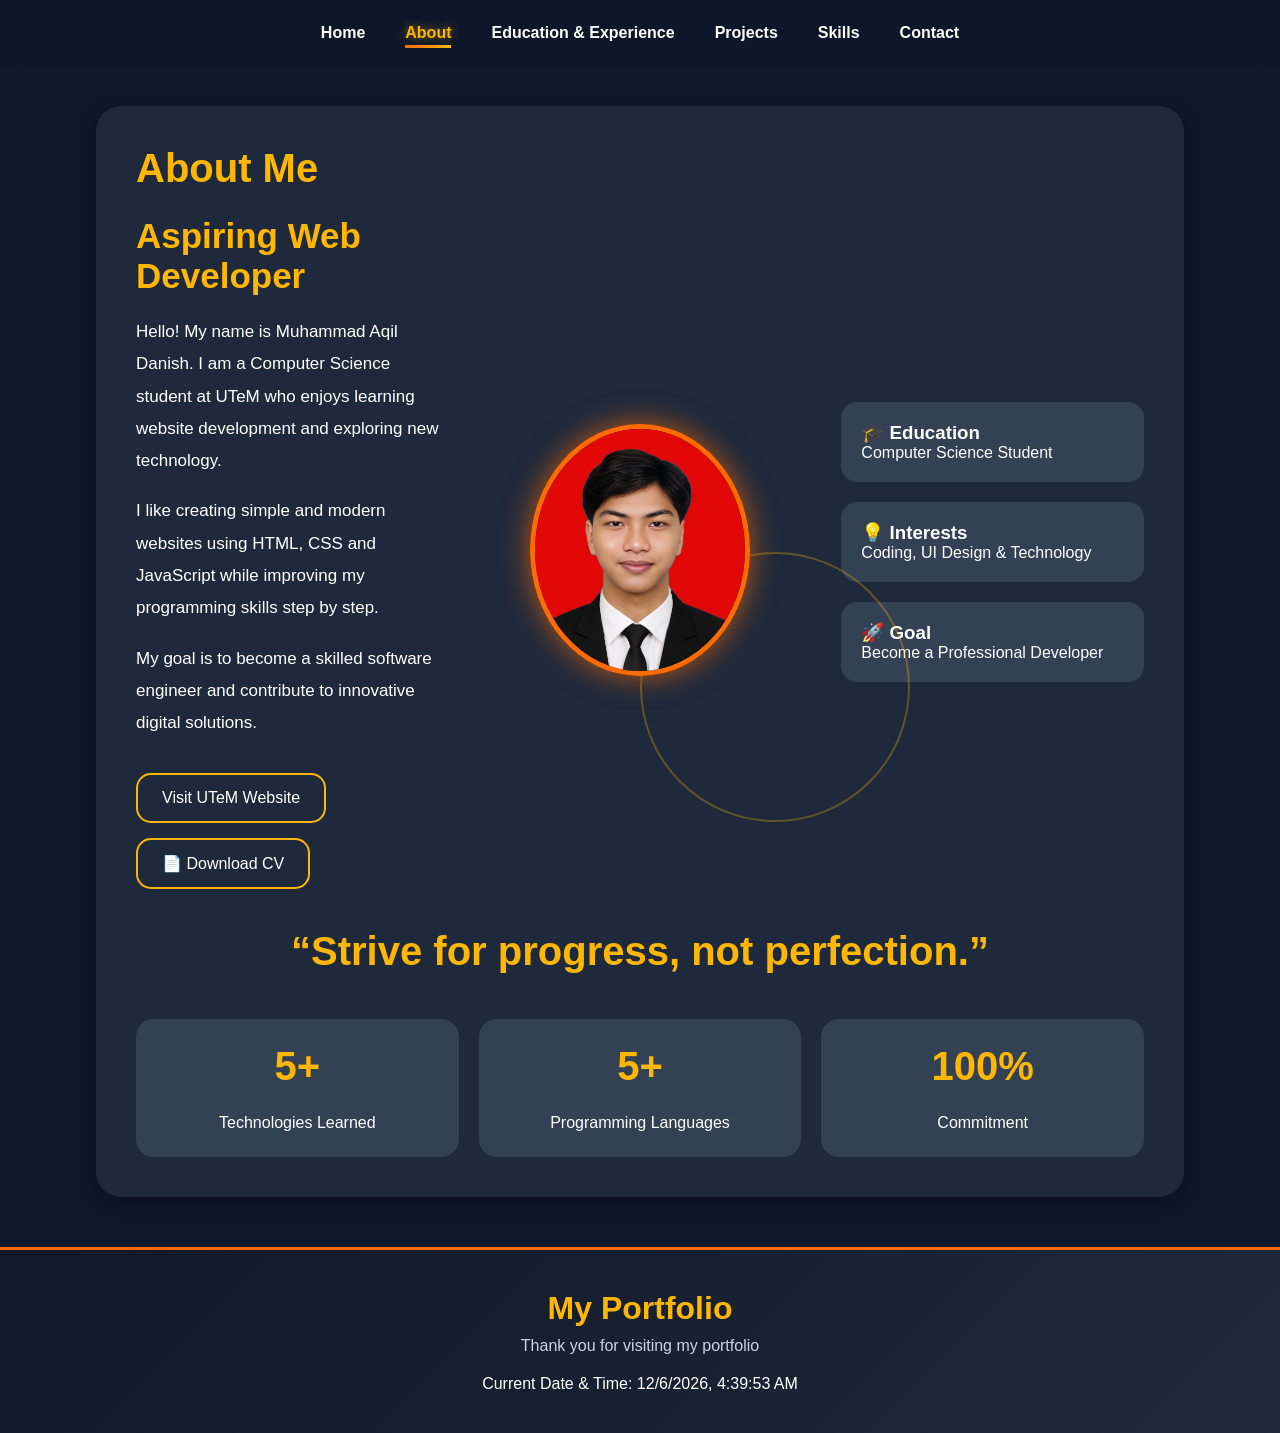
==== about.html @ c35b71d9 "Add files via upload" ====
<!DOCTYPE html>
<html lang="en">
<head>
    <meta charset="UTF-8">
    <meta name="viewport" content="width=device-width, initial-scale=1.0">
    <title>About | Aqil Portfolio</title>
    <link rel="stylesheet" href="style.css">
</head>
<body>

<!-- NAVBAR -->
<nav>
    <a href="index.html">Home</a>
    <a href="about.html" class="active-page">About</a>
    <a href="education.html">Education & Experience</a>
    <a href="projects.html">Projects</a>
   
    <a href="skills.html">Skills</a>
    <a href="contact.html">Contact</a>
</nav>

<!-- ABOUT SECTION -->
<section class="show">
    <h2>About Me</h2>

    <div class="about-content">

        <!-- LEFT SIDE -->
        <div class="about-text">

            <h3 class="about-title">
                Aspiring Web Developer
            </h3>

            <p>
                Hello! My name is Muhammad Aqil Danish.
                I am a Computer Science student at UTeM
                who enjoys learning website development
                and exploring new technology.
            </p>

            <p>
                I like creating simple and modern websites
                using HTML, CSS and JavaScript while improving
                my programming skills step by step.
            </p>

            <p>
                My goal is to become a skilled software engineer
                and contribute to innovative digital solutions.
            </p>
<a href="https://www.utem.edu.my/en/" target="_blank" class="about-btn">
    Visit UTeM Website
</a>

<a href="files/Aqil_CV.pdf" download class="about-btn">
    📄 Download CV
</a>
        </div>

        <!-- CENTER IMAGE -->
        <div class="about-image">
            <div class="circle"></div>

            <img src="images/myphoto.jpg"
                 alt="Profile Photo"
                 class="profile-img">
        </div>

        <!-- RIGHT SIDE -->
        <div class="about-info">

            <div class="info-card">
                <h3>🎓 Education</h3>
                <p>Computer Science Student</p>
            </div>

            <div class="info-card">
                <h3>💡 Interests</h3>
                <p>Coding, UI Design & Technology</p>
            </div>

            <div class="info-card">
                <h3>🚀 Goal</h3>
                <p>Become a Professional Developer</p>
            </div>

        </div>

    </div>

    <!-- QUOTE -->
    <div class="quote-box">
        <h2>“Strive for progress, not perfection.”</h2>
    </div>

    <!-- STATS -->
    <div class="stats-container">

        <div class="stat-box">
            <h2>5+</h2>
            <p>Technologies Learned</p>
        </div>

        <div class="stat-box">
            <h2>5+</h2>
            <p>Programming Languages</p>
        </div>

        <div class="stat-box">
            <h2>100%</h2>
            <p>Commitment</p>
        </div>

    </div>
</section>

<!-- FOOTER -->
<footer>
    <div class="footer-content">
        <h2 class="footer-title">My Portfolio</h2>
        <p class="footer-text">Thank you for visiting my portfolio</p>
        <p id="datetime"></p>
    </div>
</footer>

<!-- TOP BUTTON -->
<button id="topBtn">↑</button>

<script src="script.js"></script>

</body>
</html>
---- style.css ----
html{
    scroll-behavior:smooth;
}



*{
    margin:0;
    padding:0;
    box-sizing:border-box;
}

body{
    font-family:'Poppins',sans-serif;
    background:#0f172a;
    color:white;
    overflow-x:hidden;
}


header{

    text-align:center;
    padding:120px 20px;

    background:linear-gradient(135deg,#ff6b00,#ff2e63,#ff8c42);
    background-size:300% 300%;

    animation:gradientMove 8s ease infinite;

    position:relative;
    overflow:hidden;
}


header::before,
header::after{

    content:"";
    position:absolute;
    border-radius:50%;
    background:rgba(255,255,255,0.1);
    animation:float 6s infinite alternate;
}

header::before{
    width:300px;
    height:300px;
    top:-100px;
    left:-100px;
}

header::after{
    width:250px;
    height:250px;
    bottom:-100px;
    right:-80px;
    animation-duration:8s;
}

header h1{
    font-size:35px;
}



.typing-text{

    font-size:55px;

    color:#ffe66d;

    margin:15px 0;

    overflow:hidden;

    white-space:nowrap;

    border-right:4px solid white;

    width:0;

    animation:
    typing 4s steps(30,end) forwards,
    blink 0.8s infinite;
}



@keyframes typing{

    from{
        width:0;
    }

    to{
        width:100%;
    }
}



@keyframes blink{

    50%{
        border-color:transparent;
    }
}



.btn{

    display:inline-block;
    margin-top:20px;
    padding:12px 25px;

    background:white;
    color:#ff6b00;

    border-radius:30px;
    text-decoration:none;
    font-weight:bold;

    transition:0.3s;
}

.btn:hover{

    background:#ffb703;
    color:white;

    transform:translateY(-3px);
}


nav{

    position:sticky;

    top:0;

    z-index:1000;

    display:flex;

    justify-content:center;

    gap:40px;

    padding:24px;

    background:rgba(15,23,42,0.45);

    backdrop-filter:blur(10px);

    transition:all 0.4s ease;
}



nav.scrolled{

    padding:10px 24px;

    background:rgba(0,0,0,0.95);

    backdrop-filter:blur(20px);

    box-shadow:
    0 10px 35px rgba(0,0,0,0.6),
    0 0 25px rgba(255,107,0,0.35);

    border-bottom:
    2px solid rgba(255,183,3,0.35);

    transform:translateY(0);

    transition:all 0.4s ease;
}

nav.scrolled a{

    color:#ffffff;
}

nav.scrolled a:hover{

    color:#ffb703;
}




nav a.active{

    color:#ffb703;

    text-shadow:
    0 0 10px #ffb703,
    0 0 20px #ff6b00;

    transform:translateY(-2px);
}

nav a.active::after{

    width:100%;
}
.edu-card{
    display:flex;
    gap:30px;
    background:#334155;
    padding:30px;
    border-radius:20px;
    margin:30px 0;
    align-items:center;
    box-shadow:0 5px 20px rgba(0,0,0,0.3);
}

.edu-logo{
    width:100px;
    height:100px;
    object-fit:contain;
    background:white;
    padding:10px;
    border-radius:15px;
    flex-shrink:0;
}

.project-img{
    width:250px;
    height:auto;
    border-radius:15px;
    object-fit:cover;
    flex-shrink:0;
}

.edu-content{
    flex:1;
}

.edu-content h3{
    color:#ffb703;
    margin-bottom:10px;
    font-size:30px;
}

.edu-content p{
    margin:8px 0;
    line-height:1.6;
}

.tags{
    margin-top:15px;
}

.tags span{
    display:inline-block;
    background:#ff6b00;
    color:white;
    padding:8px 14px;
    border-radius:20px;
    margin:5px;
    font-size:14px;
}

@media(max-width:768px){
    .edu-card{
        flex-direction:column;
        text-align:center;
    }

    .project-img{
        width:100%;
    }
}
.exp-list{
    margin-top:15px;
    margin-left:20px;
    line-height:1.8;
}

.exp-list li{
    margin-bottom:6px;
}










nav a{

    position:relative;

    color:white;

    text-decoration:none;

    font-weight:600;

    transition:0.3s;
}

nav a:hover{

    color:#ffb703;

    transform:translateY(-2px);
}

nav a::after{

    content:"";

    position:absolute;

    left:0;
    bottom:-6px;

    width:0;
    height:3px;

    background:linear-gradient(90deg,#ff6b00,#ffb703);

    transition:0.3s;
}

nav a:hover::after{
    width:100%;
}


section{

    width:85%;
    margin:40px auto;
    padding:40px;

    background:#1e293b;

    border-radius:25px;

    box-shadow:0 5px 20px rgba(0,0,0,0.3);

    opacity:0;
    transform:translateY(50px);

    transition:0.6s ease;
}

section.show{

    opacity:1;

    transform:translateY(0);
}


section:hover{

    transform:translateY(-8px);

    box-shadow:0 15px 35px rgba(0,0,0,0.5);

    transition:0.4s ease;
}



h2{

    color:#ffb703;

    margin-bottom:25px;

    font-size:40px;
}



.about-content{

    display:flex;

    justify-content:space-between;

    align-items:center;

    gap:50px;

    flex-wrap:wrap;
}

.about-text{
    flex:1;
}

.about-title{

    font-size:35px;

    color:#ffb703;

    margin-bottom:20px;
}

.about-text p{

    line-height:1.9;

    margin-bottom:18px;

    font-size:17px;
}

.about-btn{

    display:inline-block;

    margin-top:15px;

    padding:14px 24px;

    border-radius:15px;

    border:2px solid #ffb703;

    color:white;

    text-decoration:none;

    transition:0.3s;
}

.about-btn:hover{

    background:#ffb703;

    color:#0f172a;

    transform:translateY(-4px);
}



.about-image{

    flex:1;

    text-align:center;

    position:relative;
}

.circle{

    position:absolute;

    width:270px;
    height:270px;

    border:2px solid rgba(255,183,3,0.3);

    border-radius:50%;

    top:50%;
    left:50%;

    animation:spin 10s linear infinite;
}

.profile-img{

    width:220px;

    border-radius:50%;

    border:5px solid #ff6b00;

    position:relative;

    z-index:2;

    box-shadow:0 0 30px rgba(255,107,0,0.7);

    transition:0.4s;
}

.profile-img:hover{

    transform:scale(1.05);
}



.about-info{
    flex:1;
}

.info-card{

    background:#334155;

    padding:20px;

    border-radius:16px;

    margin-bottom:20px;

    transition:0.3s;
}

.info-card:hover{

    transform:translateX(10px);

    background:linear-gradient(135deg,#ff6b00,#ff2e63);
}



.quote-box{

    margin-top:40px;

    text-align:center;
}


.stats-container{

    margin-top:45px;

    display:flex;

    gap:20px;

    flex-wrap:wrap;
}

.stat-box{

    flex:1;

    background:#334155;

    padding:25px;

    border-radius:18px;

    text-align:center;

    transition:0.3s;
}

.stat-box:hover{

    transform:translateY(-8px);

    background:linear-gradient(135deg,#ff6b00,#ff2e63);
}



table{
    width:100%;
    border-collapse:collapse;
}

table,th,td{
    border:1px solid #555;
}



table a{

    color:white;

    text-decoration:none;

    font-weight:500;

    transition:0.3s;
}

table a:hover{

    color:#ffb703;

    text-shadow:0 0 10px rgba(255,183,3,0.7);
}





th{
    background:#ff6b00;
}

th,td{
    padding:15px;
    text-align:center;
}



.skill{
    margin:20px 0;
}

.progress{
    background:#334155;
    border-radius:30px;
}

.progress-bar{
    padding:12px;
    font-weight:bold;
}

.html{width:90%;background:#ff6b00;}
.css{width:85%;background:#ff2e63;}
.js{width:75%;background:#3a86ff;}



.gallery-container{

    display:flex;

    gap:20px;

    flex-wrap:wrap;
}

.card{

    flex:1;

    background:#334155;

    padding:25px;

    border-radius:15px;

    transition:0.3s;
}

.card:hover{

    transform:translateY(-10px);

    background:#ff6b00;
}



form{

    display:flex;

    flex-direction:column;
}

input,
textarea{

    margin:10px 0;

    padding:12px;

    border:none;

    border-radius:10px;
}

input[type="submit"]{

    background:#ff6b00;

    color:white;

    font-weight:bold;

    cursor:pointer;
}



footer{

    margin-top:50px;

    background:linear-gradient(135deg,#111827,#1e293b);

    padding:40px 20px;

    text-align:center;

    border-top:3px solid #ff6b00;

    position:relative;

    overflow:hidden;
}

.footer-title{

    font-size:32px;

    color:#ffb703;

    margin-bottom:10px;
}

.footer-text{

    color:#cbd5e1;

    margin-bottom:20px;
}

.social-icons{

    display:flex;

    justify-content:center;

    gap:20px;

    margin:25px 0;
}

.social-icons a{

    width:50px;
    height:50px;

    display:flex;

    align-items:center;
    justify-content:center;

    border-radius:50%;

    background:#334155;

    text-decoration:none;

    transition:0.3s;
}

.social-icons a:hover{

    transform:translateY(-8px);

    background:linear-gradient(135deg,#ff6b00,#ff2e63);
}

#datetime{

    margin-top:20px;
}

.copyright{

    margin-top:15px;

    color:#94a3b8;
}


#topBtn{

    position:fixed;

    bottom:20px;
    right:20px;

    background:#ff6b00;

    color:white;

    border:none;

    padding:15px;

    border-radius:50%;

    display:none;

    cursor:pointer;
}


@keyframes gradientMove{

    0%{
        background-position:0% 50%;
    }

    50%{
        background-position:100% 50%;
    }

    100%{
        background-position:0% 50%;
    }
}

@keyframes float{

    from{
        transform:translateY(0);
    }

    to{
        transform:translateY(30px);
    }
}

@keyframes spin{

    from{
        transform:translate(-50%,-50%) rotate(0deg);
    }

    to{
        transform:translate(-50%,-50%) rotate(360deg);
    }
}


@media(max-width:768px){

    nav{

        flex-direction:column;

        gap:20px;
    }

    section{
        width:92%;
    }

    .typing-text{
        font-size:40px;
    }

    .about-content{
        flex-direction:column;
    }
}

.tech-tags{
    display:flex;
    flex-wrap:wrap;
    gap:12px;
    margin-top:20px;
}

.tech-tags span{
    display:inline-block;
    padding:10px 18px;
    border-radius:12px;
    font-weight:600;
    color:white;
}

.laravel{
    background:#ff3b30;
}

.php{
    background:#8892bf;
}

.mysql{
    background:#4f8cc9;
}

.javascript{
    background:#f7df1e;
    color:black !important;
}

.html-tag{
    background:#e34c26;
}

.css-tag{
    background:#1572b6;
}

.bootstrap{
    background:#7952b3;
}

.git{
    background:#f1502f;
}
.tech-tags span{
    display:inline-block;
    padding:10px 18px;
    border-radius:12px;
    font-weight:600;
    color:white;
    transition:all 0.3s ease;
}

.tech-tags span:hover{
    transform:translateY(-5px) scale(1.08);
    box-shadow:0 8px 20px rgba(0,0,0,0.35);
}
nav a.active-page{
    color:#ffb703;
    text-shadow:
        0 0 10px rgba(255,183,3,0.6);
}

nav a.active-page::after{
    width:100%;
}
.edu-card{
    opacity: 0;
    transform: translateY(40px);
    transition: all 0.8s ease;
}

.edu-card.show-card{
    opacity: 1;
    transform: translateY(0);
}
.edu-card{
    opacity: 0;
    transform: translateY(40px);
    transition: all 0.8s ease;
}

.edu-card.show-card{
    opacity: 1;
    transform: translateY(0);
}

.edu-card:nth-child(1){ transition-delay: 0.1s; }
.edu-card:nth-child(2){ transition-delay: 0.2s; }
.edu-card:nth-child(3){ transition-delay: 0.3s; }
.edu-card:nth-child(4){ transition-delay: 0.4s; }
.edu-card:nth-child(5){ transition-delay: 0.5s; }

.project-container{
    display:grid;
    grid-template-columns:repeat(auto-fit, minmax(380px, 1fr));
    gap:30px;
}

.project-card{
    width:100%;
    background:#334155;
    border-radius:20px;
    overflow:hidden;
    transition:0.4s;
    box-shadow:0 8px 25px rgba(0,0,0,0.3);
}

.project-card:hover{
    transform:translateY(-10px);
    box-shadow:
        0 15px 35px rgba(0,0,0,0.5),
        0 0 20px rgba(255,107,0,0.35);
}

.project-image{
    width:100%;
    height:220px;
    object-fit:cover;
}

.project-content{
    padding:25px;
}

.project-content h3{
    margin-bottom:15px;
    color:#ffb703;
}

.project-content p{
    margin-bottom:12px;
    line-height:1.7;
}
.project-tags{
    margin-top:15px;
}

.project-tags span{
    display:inline-block;
    padding:8px 14px;
    border-radius:20px;
    margin:5px;
    color:white;
    font-size:14px;
    font-weight:600;
}

.tag1{background:#ff4d4d;}
.tag2{background:#3b82f6;}
.tag3{background:#22c55e;}
.tag4{background:#f59e0b;}
.tag5{background:#8b5cf6;}
.project-tags span{
    display:inline-block;
    padding:8px 14px;
    border-radius:20px;
    margin:5px;
    color:white;
    font-size:14px;
    font-weight:600;
    transition:0.3s;
}

.project-tags span:hover{
    transform:translateY(-4px) scale(1.05);
    box-shadow:0 8px 20px rgba(0,0,0,0.35);
}
@media(max-width:768px){
    .project-card{
        width:100%;
    }
}
/* =========================
   SKILLS PAGE
========================= */

.skills-grid{
    display:grid;
    grid-template-columns:repeat(auto-fit,minmax(450px,1fr));
    gap:30px;
    margin-top:40px;
}

.skill-card{
    background:#334155;
    padding:30px;
    border-radius:20px;
    border:1px solid rgba(255,255,255,0.1);
    box-shadow:0 8px 25px rgba(0,0,0,0.25);
    transition:all 0.4s ease;
    animation:fadeUp 0.8s ease;
}

.skill-card:hover{
    transform:translateY(-8px);
    box-shadow:0 18px 35px rgba(0,0,0,0.45);
}

.skill-card h3{
    color:#ffb703;
    font-size:28px;
    margin-bottom:25px;
}

.skill-row{
    display:flex;
    justify-content:space-between;
    align-items:center;
    margin-bottom:18px;
    font-size:18px;
}

.badge{
    padding:8px 16px;
    border-radius:20px;
    font-size:14px;
    font-weight:bold;
}

.beginner{
    background:#f59e0b;
    color:white;
}

.intermediate{
    background:#8b5cf6;
    color:white;
}

.advanced{
    background:#22c55e;
    color:white;
}

.full-width{
    grid-column:1 / -1;
}

.soft-badges{
    display:flex;
    flex-wrap:wrap;
    gap:15px;
}

.soft-badges span{
    background:#1e293b;
    padding:14px 22px;
    border-radius:30px;
    font-weight:600;
    transition:0.3s;
}

.soft-badges span:hover{
    background:#ffb703;
    color:black;
    transform:scale(1.05);
}

@keyframes fadeUp{
    from{
        opacity:0;
        transform:translateY(30px);
    }
    to{
        opacity:1;
        transform:translateY(0);
    }
}

/* Responsive */
@media (max-width:768px){
    .skills-grid{
        grid-template-columns:1fr;
    }

    .skill-row{
        font-size:15px;
    }

    .skill-card h3{
        font-size:22px;
    }
}
.vscode-bar{
    width:90%;
    background:linear-gradient(90deg,#3b82f6,#60a5fa);
}

.xampp-bar{
    width:88%;
    background:linear-gradient(90deg,#f97316,#fb923c);
}

.git-bar{
    width:70%;
    background:linear-gradient(90deg,#ef4444,#f87171);
}

.android-bar{
    width:72%;
    background:linear-gradient(90deg,#22c55e,#86efac);
}

.postman-bar{
    width:55%;
    background:linear-gradient(90deg,#f59e0b,#fbbf24);
}

.tkinter-bar{
    width:70%;
    background:linear-gradient(90deg,#8b5cf6,#a78bfa);
}
.skill-box{
    margin-bottom:25px;
}

.skill-label{
    display:flex;
    justify-content:space-between;
    margin-bottom:8px;
}

.bar{
    width:100%;
    height:14px;
    background:#1e293b;
    border-radius:20px;
    overflow:hidden;
}

.fill{
    height:100%;
    border-radius:20px;
    animation:grow 2s ease forwards;
    transform-origin:left;
}

@keyframes grow{
    from{
        transform:scaleX(0);
    }
    to{
        transform:scaleX(1);
    }
}



.html-bar{
    width:90%;
    background:linear-gradient(90deg,#f97316,#fb923c);
}

.js-bar{
    width:75%;
    background:linear-gradient(90deg,#facc15,#fde047);
}

.php-bar{
    width:85%;
    background:linear-gradient(90deg,#3b82f6,#60a5fa);
}

.cpp-bar{
    width:80%;
    background:linear-gradient(90deg,#06b6d4,#67e8f9);
}

.python-bar{
    width:78%;
    background:linear-gradient(90deg,#22c55e,#86efac);
}

.mysql-bar{
    width:85%;
    background:linear-gradient(90deg,#8b5cf6,#c084fc);
}

.laravel-bar{
    width:60%;
    background:linear-gradient(90deg,#ef4444,#f87171);
}
/* =====================
   CONTACT PAGE
===================== */

.contact-container{
    display:grid;
    grid-template-columns:0.8fr 1fr;
    gap:20px;
    margin:30px auto 0 auto;
    width:78%;
    max-width:1000px;
}

.contact-info{
    display:flex;
    flex-direction:column;
    gap:20px;
}

.contact-card{
    background:#334155;
    padding:25px;
    border-radius:20px;
    border:1px solid rgba(255,255,255,0.08);
    transition:0.35s ease;
    animation:fadeUp 0.8s ease;
}

.contact-card:hover{
    transform:translateY(-6px);
    box-shadow:0 15px 30px rgba(0,0,0,0.35);
    border-color:#ffb703;
}

.contact-card h3{
    color:#ffb703;
    margin-bottom:12px;
}

.contact-card p{
    color:#cbd5e1;
    line-height:1.6;
}

.contact-form-box{
    background:#334155;
    padding:35px;
    border-radius:22px;
    animation:fadeUp 1s ease;
}

.contact-form-box h3{
    color:#ffb703;
    margin-bottom:25px;
    font-size:28px;
}

.contact-form-box input,
.contact-form-box textarea{
    width:100%;
    padding:15px;
    margin-bottom:18px;
    border:none;
    border-radius:14px;
    background:#1e293b;
    color:white;
    font-size:16px;
    outline:none;
    transition:0.3s;
}

.contact-form-box input:focus,
.contact-form-box textarea:focus{
    box-shadow:0 0 0 2px #ffb703;
}

.contact-form-box input[type="submit"]{
    background:linear-gradient(135deg,#ff6b00,#ffb703);
    cursor:pointer;
    font-weight:bold;
    font-size:16px;
    transition:0.3s;
}

.contact-form-box input[type="submit"]:hover{
    transform:translateY(-3px);
}

@media(max-width:768px){
    .contact-container{
        grid-template-columns:1fr;
    }
}
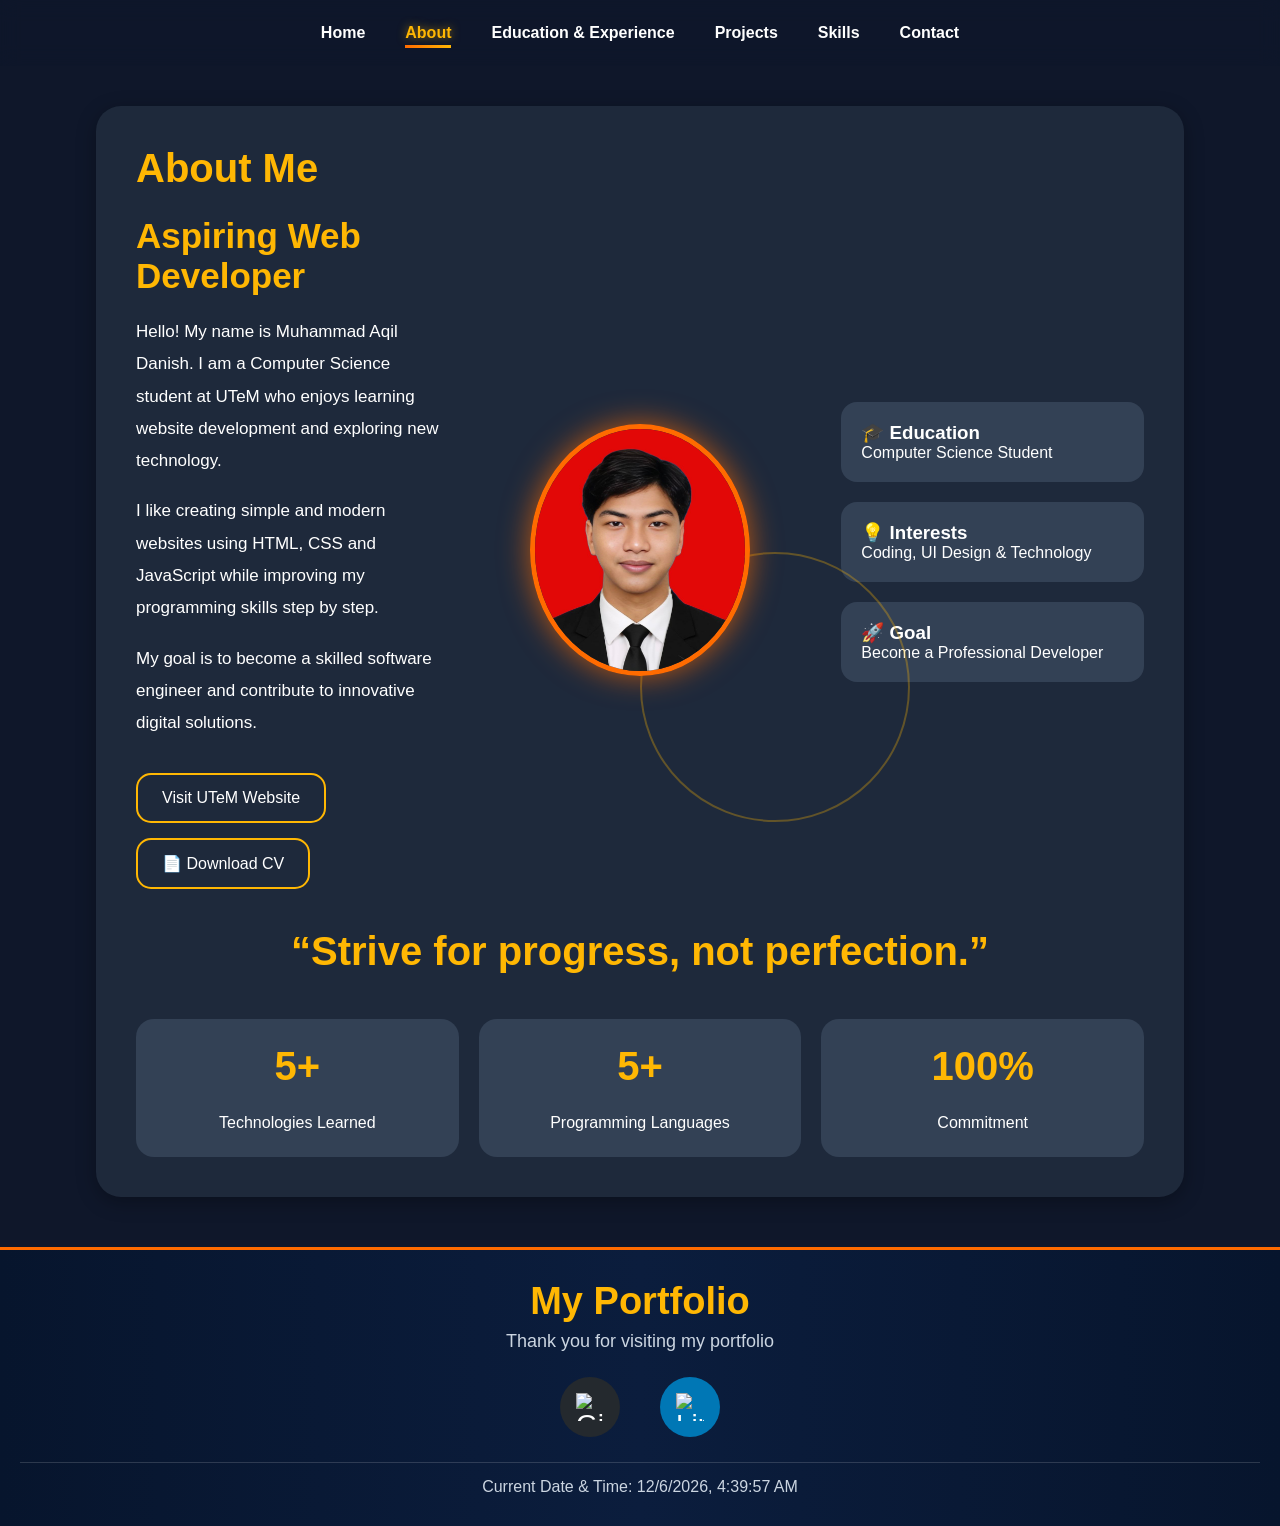
==== commit 1dccbd33: "Enhance footer with social media links Added social media links to the footer and improved footer st" ====
--- a/about.html
+++ b/about.html
@@ -120,6 +120,23 @@
     <div class="footer-content">
         <h2 class="footer-title">My Portfolio</h2>
         <p class="footer-text">Thank you for visiting my portfolio</p>
+
+        <div class="footer-divider"></div>
+
+        <div class="social-icons">
+            <a href="https://github.com/AQLDNSH" target="_blank">
+                <img src="images/github.png" alt="GitHub">
+            </a>
+
+            <div class="vertical-line"></div>
+
+            <a href="https://linkedin.com/in/YOUR_LINKEDIN" target="_blank">
+                <img src="images/linkedin.png" alt="LinkedIn">
+            </a>
+        </div>
+
+        <div class="bottom-line"></div>
+
         <p id="datetime"></p>
     </div>
 </footer>
@@ -130,4 +147,4 @@
 <script src="script.js"></script>
 
 </body>
-</html>+</html>
--- a/style.css
+++ b/style.css
@@ -697,36 +697,70 @@
 
 
 footer{
-
     margin-top:50px;
-
-    background:linear-gradient(135deg,#111827,#1e293b);
-
-    padding:40px 20px;
-
+    background:linear-gradient(90deg,#07152d,#0b1d3d,#07152d);
+    padding:30px 20px;
     text-align:center;
-
     border-top:3px solid #ff6b00;
-
-    position:relative;
-
-    overflow:hidden;
 }
 
 .footer-title{
-
-    font-size:32px;
-
+    font-size:38px;
+    font-weight:700;
+    margin-bottom:8px;
     color:#ffb703;
-
-    margin-bottom:10px;
 }
 
 .footer-text{
-
+    font-size:18px;
     color:#cbd5e1;
-
     margin-bottom:20px;
+}
+
+.social-icons{
+    display:flex;
+    justify-content:center;
+    align-items:center;
+    gap:18px;
+    margin-bottom:20px;
+}
+
+.social-icons img{
+    width:28px;
+    height:28px;
+    object-fit:contain;
+}
+
+.social-icons a{
+    width:50px;
+    height:50px;
+    border-radius:50%;
+    display:flex;
+    align-items:center;
+    justify-content:center;
+    text-decoration:none;
+    font-size:22px;
+    color:white;
+    transition:0.3s;
+}
+
+.social-icons a:first-child{
+    background:#24292e;
+}
+
+.social-icons a:last-child{
+    background:#0077b5;
+}
+
+.social-icons a:hover{
+    transform:translateY(-4px);
+}
+
+#datetime{
+    font-size:16px;
+    color:#cbd5e1;
+    border-top:1px solid rgba(255,255,255,0.15);
+    padding-top:15px;
 }
 
 .social-icons{
@@ -1340,4 +1374,86 @@
     .contact-container{
         grid-template-columns:1fr;
     }
-}+}
+.edu-content a {
+    color: inherit;
+    text-decoration: none;
+    font-weight: 600;
+    transition: 0.3s;
+}
+
+.edu-content a:hover {
+    text-decoration: underline;
+    opacity: 0.8;
+}
+.social-icons a{
+    width:60px;
+    height:60px;
+    display:flex;
+    align-items:center;
+    justify-content:center;
+    border-radius:50%;
+    background:#334155;
+    text-decoration:none;
+    font-size:28px;
+    color:white;
+    transition:0.3s;
+}
+
+.social-icons a:hover{
+    transform:translateY(-8px);
+    background:linear-gradient(135deg,#ff6b00,#ff2e63);
+}
+.project-image{
+    cursor:pointer;
+    transition:0.3s;
+}
+
+.project-image:hover{
+    transform:scale(1.03);
+}
+
+.modal{
+    display:none;
+    position:fixed;
+    z-index:9999;
+    padding-top:60px;
+    left:0;
+    top:0;
+    width:100%;
+    height:100%;
+    background:rgba(0,0,0,0.9);
+}
+
+.modal-content{
+    display:block;
+    margin:auto;
+    max-width:80%;
+    max-height:80%;
+    border-radius:12px;
+}
+
+.close{
+    position:absolute;
+    top:20px;
+    right:35px;
+    color:white;
+    font-size:40px;
+    cursor:pointer;
+}
+.github-btn{
+    display:inline-block;
+    margin-top:18px;
+    padding:10px 20px;
+    background:linear-gradient(135deg,#ff6b00,#ff2e63);
+    color:white;
+    text-decoration:none;
+    border-radius:10px;
+    font-weight:600;
+    transition:0.3s;
+}
+
+.github-btn:hover{
+    transform:translateY(-3px);
+    box-shadow:0 8px 20px rgba(255,107,0,0.35);
+}
